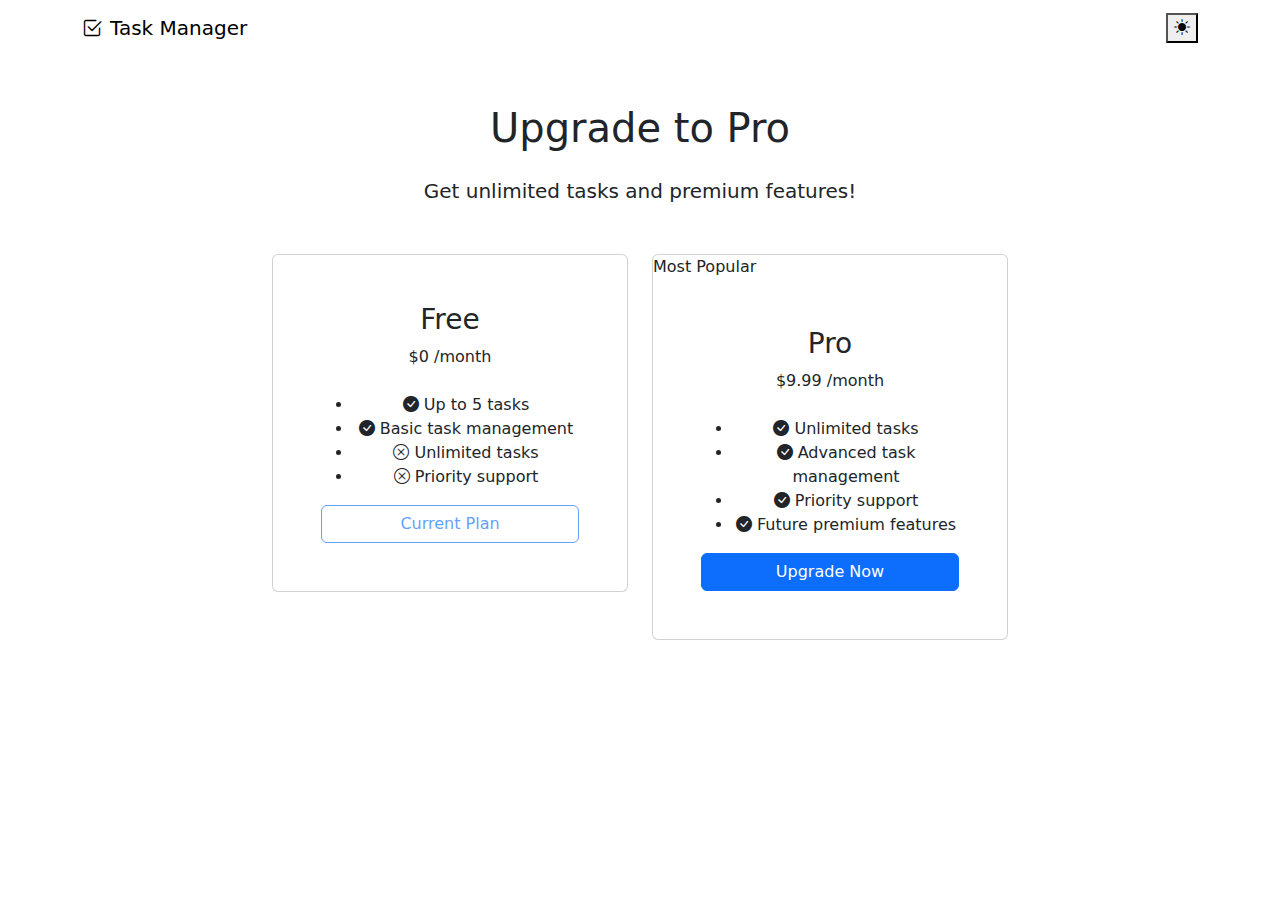
==== upgrade.html @ 72d6184b "Initial commit: Task Manager web application" ====
<!DOCTYPE html>
<html lang="en" data-theme="light">
<head>
    <meta charset="UTF-8">
    <meta name="viewport" content="width=device-width, initial-scale=1.0">
    <title>Upgrade to Pro - Task Manager</title>
    <link href="https://cdn.jsdelivr.net/npm/bootstrap@5.3.0/dist/css/bootstrap.min.css" rel="stylesheet">
    <link rel="stylesheet" href="https://cdn.jsdelivr.net/npm/bootstrap-icons@1.7.2/font/bootstrap-icons.css">
    <link href="https://fonts.googleapis.com/css2?family=Poppins:wght@400;500;600&display=swap" rel="stylesheet">
    <link rel="stylesheet" href="styles.css">
</head>
<body>
    <nav class="navbar navbar-expand-lg">
        <div class="container">
            <a href="index.html" class="navbar-brand">
                <i class="bi bi-check2-square me-2"></i>Task Manager
            </a>
            <button class="theme-toggle" id="theme-toggle" title="Toggle theme">
                <i class="bi bi-sun-fill"></i>
            </button>
        </div>
    </nav>

    <div class="container mt-5">
        <div class="row justify-content-center">
            <div class="col-md-8 text-center">
                <h1 class="mb-4">Upgrade to Pro</h1>
                <p class="lead mb-5">Get unlimited tasks and premium features!</p>
            </div>
        </div>

        <div class="row justify-content-center">
            <div class="col-md-4">
                <div class="card pricing-card">
                    <div class="card-body text-center p-5">
                        <h3>Free</h3>
                        <div class="price-tag mb-4">
                            <span class="currency">$</span>0
                            <span class="period">/month</span>
                        </div>
                        <ul class="feature-list">
                            <li><i class="bi bi-check-circle-fill"></i> Up to 5 tasks</li>
                            <li><i class="bi bi-check-circle-fill"></i> Basic task management</li>
                            <li><i class="bi bi-x-circle"></i> Unlimited tasks</li>
                            <li><i class="bi bi-x-circle"></i> Priority support</li>
                        </ul>
                        <button class="btn btn-outline-primary w-100" disabled>Current Plan</button>
                    </div>
                </div>
            </div>

            <div class="col-md-4">
                <div class="card pricing-card pro-card">
                    <div class="popular-badge">Most Popular</div>
                    <div class="card-body text-center p-5">
                        <h3>Pro</h3>
                        <div class="price-tag pro-price mb-4">
                            <span class="currency">$</span>9.99
                            <span class="period">/month</span>
                        </div>
                        <ul class="feature-list">
                            <li><i class="bi bi-check-circle-fill"></i> Unlimited tasks</li>
                            <li><i class="bi bi-check-circle-fill"></i> Advanced task management</li>
                            <li><i class="bi bi-check-circle-fill"></i> Priority support</li>
                            <li><i class="bi bi-check-circle-fill"></i> Future premium features</li>
                        </ul>
                        <button class="btn btn-primary w-100" id="upgradeBtn">Upgrade Now</button>
                    </div>
                </div>
            </div>
        </div>
    </div>

    <script>
        document.addEventListener('DOMContentLoaded', () => {
            const themeToggle = document.getElementById('theme-toggle');
            const html = document.documentElement;
            
            const savedTheme = localStorage.getItem('theme') || 'light';
            html.setAttribute('data-theme', savedTheme);
            updateThemeIcon(savedTheme === 'dark');

            themeToggle.addEventListener('click', () => {
                const isDark = html.getAttribute('data-theme') === 'dark';
                const newTheme = isDark ? 'light' : 'dark';
                html.setAttribute('data-theme', newTheme);
                localStorage.setItem('theme', newTheme);
                updateThemeIcon(!isDark);
            });

            function updateThemeIcon(isDark) {
                const icon = themeToggle.querySelector('i');
                icon.className = isDark ? 'bi bi-moon-fill' : 'bi bi-sun-fill';
            }

            const upgradeBtn = document.getElementById('upgradeBtn');
            upgradeBtn.addEventListener('click', () => {
                localStorage.setItem('isPro', 'true');
                alert('Congratulations! You have been upgraded to Pro!');
                window.location.href = 'index.html';
            });

            if (localStorage.getItem('isPro') === 'true') {
                upgradeBtn.textContent = 'Already Pro';
                upgradeBtn.disabled = true;
            }
        });
    </script>
</body>
</html>
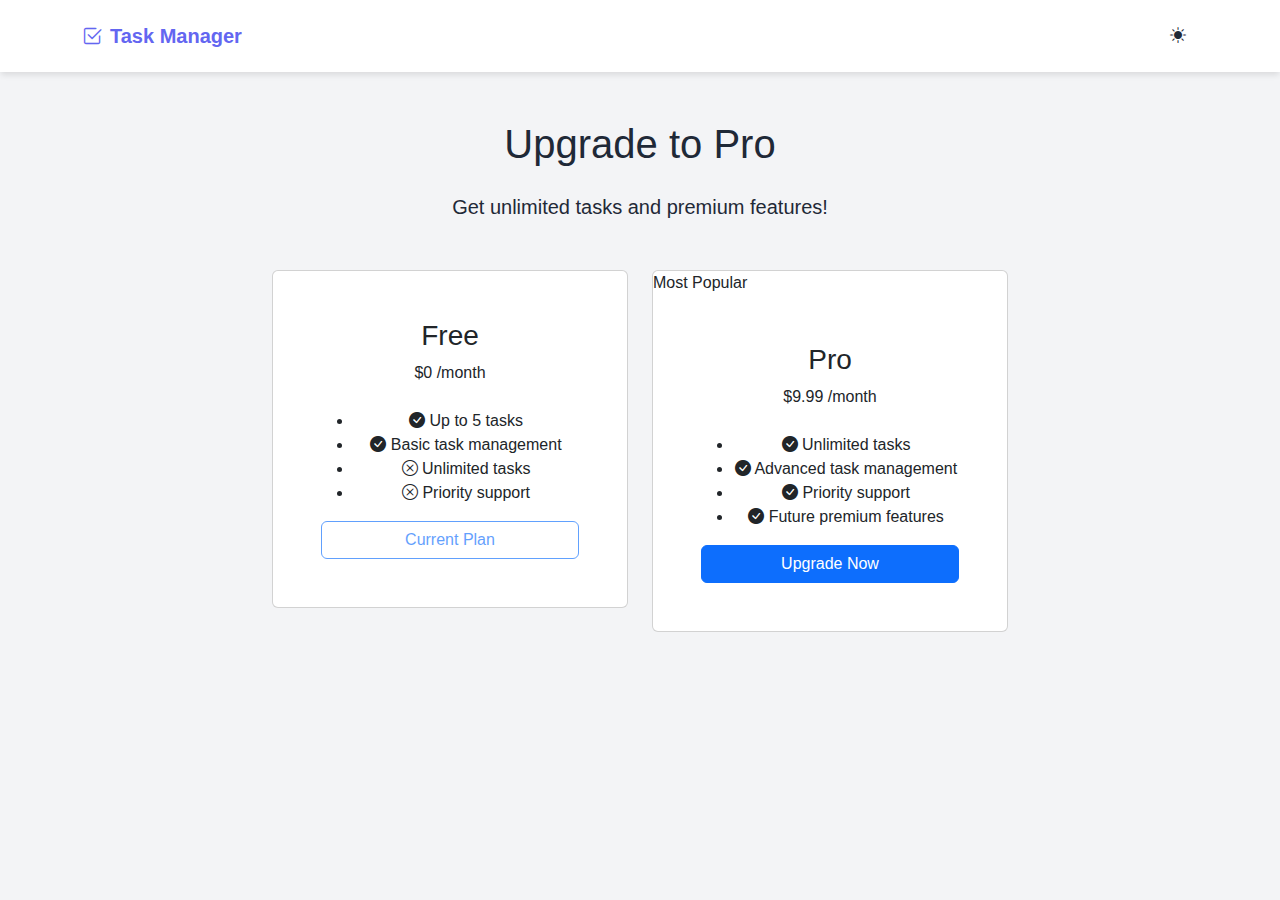
==== commit 91f7ecf0: "Update Task Manager with improved UI and functionality" ====
--- a/upgrade.html
+++ b/upgrade.html
@@ -7,7 +7,7 @@
     <link href="https://cdn.jsdelivr.net/npm/bootstrap@5.3.0/dist/css/bootstrap.min.css" rel="stylesheet">
     <link rel="stylesheet" href="https://cdn.jsdelivr.net/npm/bootstrap-icons@1.7.2/font/bootstrap-icons.css">
     <link href="https://fonts.googleapis.com/css2?family=Poppins:wght@400;500;600&display=swap" rel="stylesheet">
-    <link rel="stylesheet" href="styles.css">
+    <link rel="stylesheet" href="css/styles.css">
 </head>
 <body>
     <nav class="navbar navbar-expand-lg">
--- a/css/styles.css
+++ b/css/styles.css
@@ -0,0 +1,342 @@
+:root {
+    --primary-color: #6366f1;
+    --primary-hover: #4f46e5;
+    --success-color: #22c55e;
+    --danger-color: #ef4444;
+    --warning-color: #f59e0b;
+    --text-primary: #1f2937;
+    --text-secondary: #6b7280;
+    --bg-primary: #ffffff;
+    --bg-secondary: #f3f4f6;
+    --border-color: #e5e7eb;
+    --shadow-sm: 0 1px 2px 0 rgb(0 0 0 / 0.05);
+    --shadow: 0 4px 6px -1px rgb(0 0 0 / 0.1);
+    --shadow-lg: 0 10px 15px -3px rgb(0 0 0 / 0.1);
+}
+
+[data-theme="dark"] {
+    --primary-color: #818cf8;
+    --primary-hover: #6366f1;
+    --success-color: #34d399;
+    --danger-color: #f87171;
+    --warning-color: #fbbf24;
+    --text-primary: #f9fafb;
+    --text-secondary: #9ca3af;
+    --bg-primary: #111827;
+    --bg-secondary: #1f2937;
+    --border-color: #374151;
+}
+
+* {
+    margin: 0;
+    padding: 0;
+    box-sizing: border-box;
+    transition: background-color 0.3s ease, color 0.3s ease, border-color 0.3s ease, box-shadow 0.3s ease;
+}
+
+body {
+    font-family: 'Inter', sans-serif;
+    background-color: var(--bg-secondary);
+    color: var(--text-primary);
+    min-height: 100vh;
+}
+
+.navbar {
+    background-color: var(--bg-primary);
+    box-shadow: var(--shadow);
+    padding: 1rem 0;
+}
+
+.navbar-brand {
+    color: var(--primary-color) !important;
+    font-weight: 600;
+    font-size: 1.25rem;
+}
+
+.navbar-text {
+    color: var(--text-secondary) !important;
+    font-size: 0.875rem;
+}
+
+.theme-toggle {
+    background: transparent;
+    border: none;
+    color: var(--text-primary);
+    width: 2.5rem;
+    height: 2.5rem;
+    border-radius: 0.5rem;
+    display: flex;
+    align-items: center;
+    justify-content: center;
+    cursor: pointer;
+}
+
+.theme-toggle:hover {
+    background-color: var(--bg-secondary);
+}
+
+.quick-add-section {
+    background-color: var(--bg-primary);
+    padding: 1rem;
+    border-radius: 1rem;
+    box-shadow: var(--shadow);
+}
+
+.quick-add-section .input-group {
+    border: 2px solid var(--border-color);
+    border-radius: 0.75rem;
+    overflow: hidden;
+}
+
+.quick-add-section .form-control {
+    border: none;
+    padding: 0.75rem 1rem;
+    font-size: 1rem;
+    background-color: var(--bg-primary);
+    color: var(--text-primary);
+}
+
+.quick-add-section .btn-primary {
+    border: none;
+    padding: 0.75rem 1.5rem;
+    background-color: var(--primary-color);
+    color: white;
+}
+
+.quick-add-section .btn-primary:hover {
+    background-color: var(--primary-hover);
+}
+
+.stat-card {
+    background-color: var(--bg-primary);
+    border-radius: 1rem;
+    padding: 1.25rem;
+    display: flex;
+    align-items: center;
+    gap: 1rem;
+    box-shadow: var(--shadow);
+}
+
+.stat-icon {
+    width: 3rem;
+    height: 3rem;
+    border-radius: 0.75rem;
+    background-color: var(--bg-secondary);
+    display: flex;
+    align-items: center;
+    justify-content: center;
+    font-size: 1.25rem;
+    color: var(--primary-color);
+}
+
+.stat-info {
+    flex: 1;
+}
+
+.stat-info span {
+    display: block;
+    font-size: 1.5rem;
+    font-weight: 600;
+    color: var(--text-primary);
+    line-height: 1;
+}
+
+.stat-info h6 {
+    font-size: 0.875rem;
+    color: var(--text-secondary);
+    margin: 0;
+    margin-top: 0.25rem;
+}
+
+.task-section {
+    background-color: var(--bg-primary);
+    border-radius: 1rem;
+    padding: 1.5rem;
+    box-shadow: var(--shadow);
+}
+
+.task-filters {
+    display: flex;
+    gap: 0.5rem;
+}
+
+.filter-btn {
+    background: none;
+    border: none;
+    padding: 0.5rem 1rem;
+    border-radius: 0.5rem;
+    color: var(--text-secondary);
+    font-weight: 500;
+    cursor: pointer;
+}
+
+.filter-btn:hover {
+    background-color: var(--bg-secondary);
+    color: var(--text-primary);
+}
+
+.filter-btn.active {
+    background-color: var(--primary-color);
+    color: white;
+}
+
+.task-list {
+    margin-top: 1rem;
+}
+
+.task-item {
+    display: flex;
+    align-items: center;
+    padding: 1rem;
+    border-radius: 0.75rem;
+    background-color: var(--bg-secondary);
+    margin-bottom: 0.75rem;
+    gap: 1rem;
+}
+
+.task-item:hover {
+    transform: translateY(-2px);
+    box-shadow: var(--shadow-sm);
+}
+
+.task-checkbox {
+    width: 1.5rem;
+    height: 1.5rem;
+    border-radius: 0.375rem;
+    border: 2px solid var(--border-color);
+    display: flex;
+    align-items: center;
+    justify-content: center;
+    cursor: pointer;
+    flex-shrink: 0;
+}
+
+.task-checkbox.completed {
+    background-color: var(--success-color);
+    border-color: var(--success-color);
+    color: white;
+}
+
+.task-content {
+    flex: 1;
+    min-width: 0;
+}
+
+.task-text {
+    color: var(--text-primary);
+    font-weight: 500;
+    margin: 0;
+    white-space: nowrap;
+    overflow: hidden;
+    text-overflow: ellipsis;
+}
+
+.task-time {
+    font-size: 0.875rem;
+    color: var(--text-secondary);
+    margin-top: 0.25rem;
+}
+
+.task-actions {
+    display: flex;
+    gap: 0.5rem;
+    opacity: 0;
+    transition: opacity 0.2s ease;
+}
+
+.task-item:hover .task-actions {
+    opacity: 1;
+}
+
+.task-btn {
+    width: 2rem;
+    height: 2rem;
+    border-radius: 0.5rem;
+    border: none;
+    background-color: var(--bg-primary);
+    color: var(--text-secondary);
+    display: flex;
+    align-items: center;
+    justify-content: center;
+    cursor: pointer;
+}
+
+.task-btn:hover {
+    background-color: var(--danger-color);
+    color: white;
+}
+
+.modal-content {
+    background-color: var(--bg-primary);
+    color: var(--text-primary);
+}
+
+.modal-header {
+    border-bottom-color: var(--border-color);
+}
+
+.modal-footer {
+    border-top-color: var(--border-color);
+}
+
+.notification-container {
+    position: fixed;
+    top: 1rem;
+    right: 1rem;
+    z-index: 1000;
+}
+
+.notification {
+    background-color: var(--bg-primary);
+    color: var(--text-primary);
+    padding: 1rem;
+    border-radius: 0.75rem;
+    margin-bottom: 0.5rem;
+    box-shadow: var(--shadow-lg);
+    display: flex;
+    align-items: center;
+    gap: 0.75rem;
+    min-width: 300px;
+    max-width: 400px;
+    animation: slideIn 0.3s ease forwards;
+}
+
+@keyframes slideIn {
+    from {
+        transform: translateX(100%);
+        opacity: 0;
+    }
+    to {
+        transform: translateX(0);
+        opacity: 1;
+    }
+}
+
+@media (max-width: 768px) {
+    .stat-card {
+        padding: 1rem;
+    }
+    
+    .stat-icon {
+        width: 2.5rem;
+        height: 2.5rem;
+        font-size: 1rem;
+    }
+    
+    .stat-info span {
+        font-size: 1.25rem;
+    }
+    
+    .task-filters {
+        flex-wrap: wrap;
+    }
+    
+    .filter-btn {
+        flex: 1;
+        text-align: center;
+    }
+    
+    .task-actions {
+        opacity: 1;
+    }
+} 